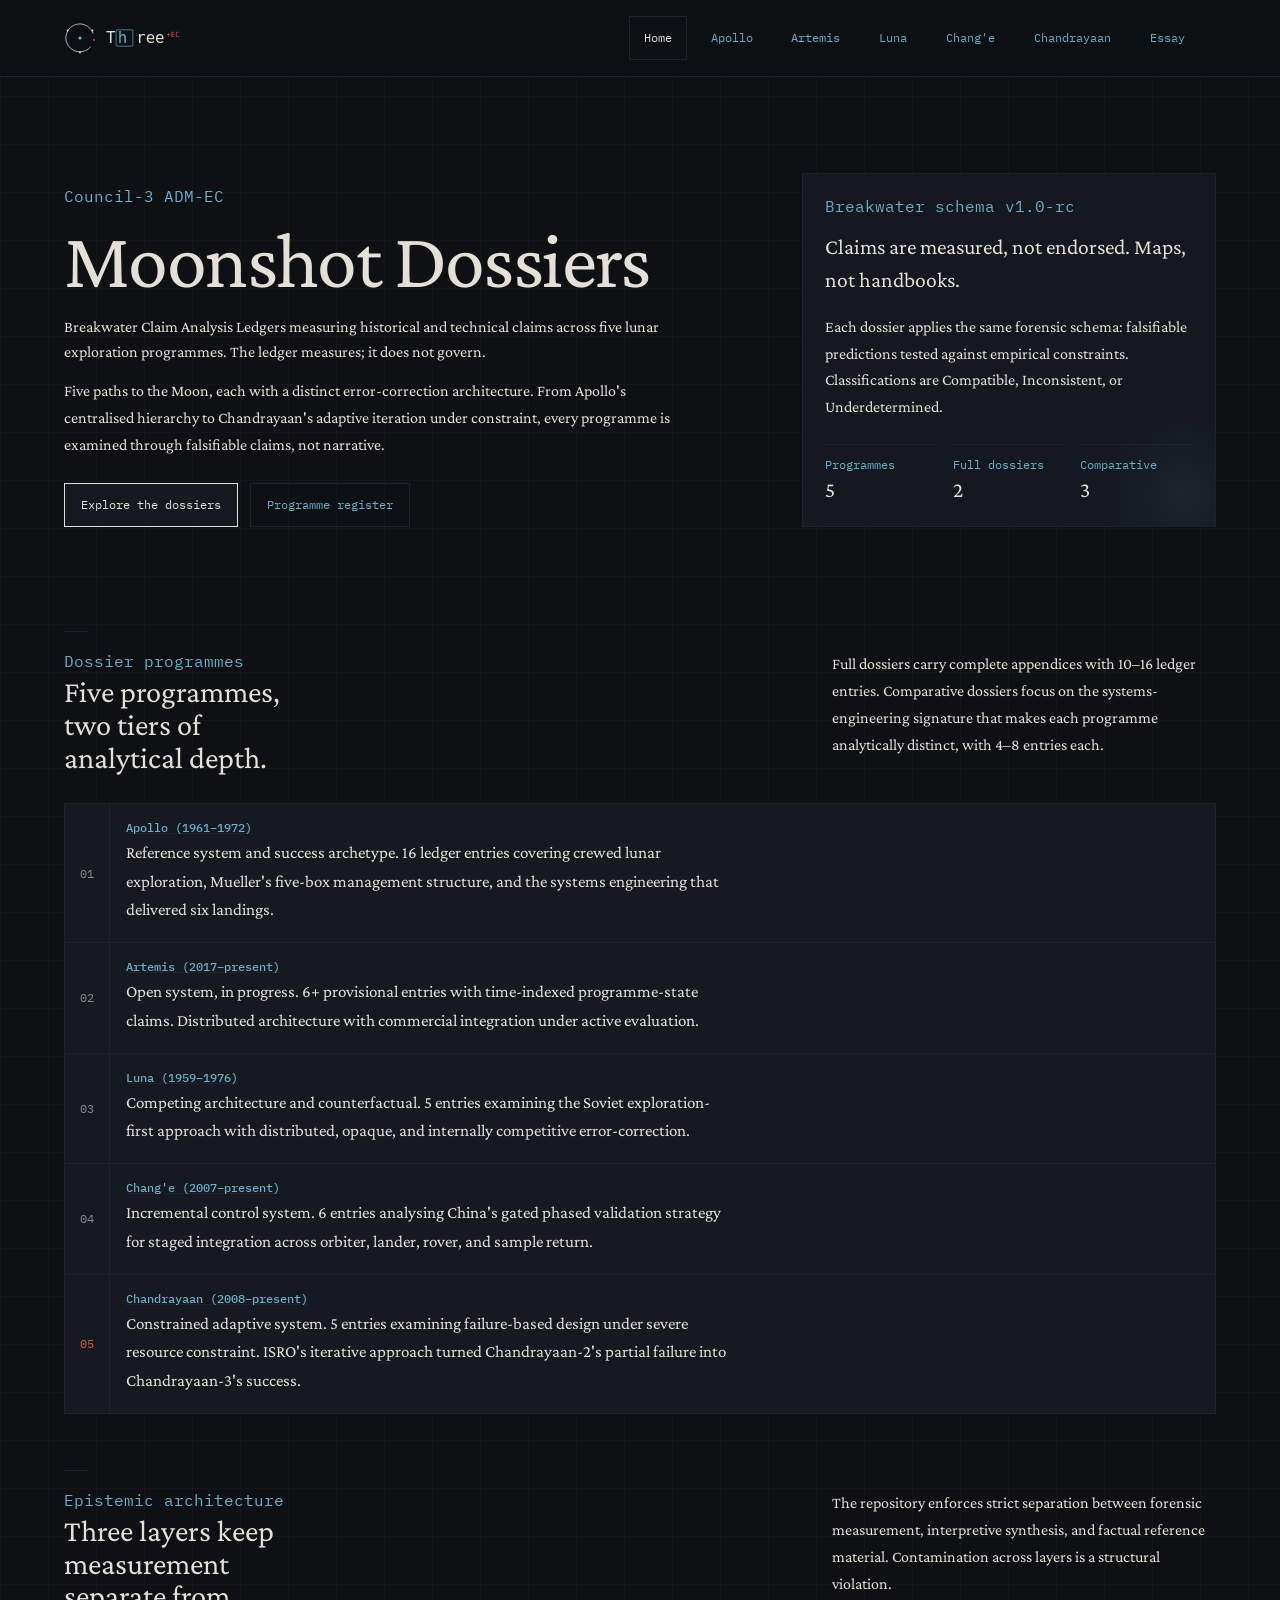
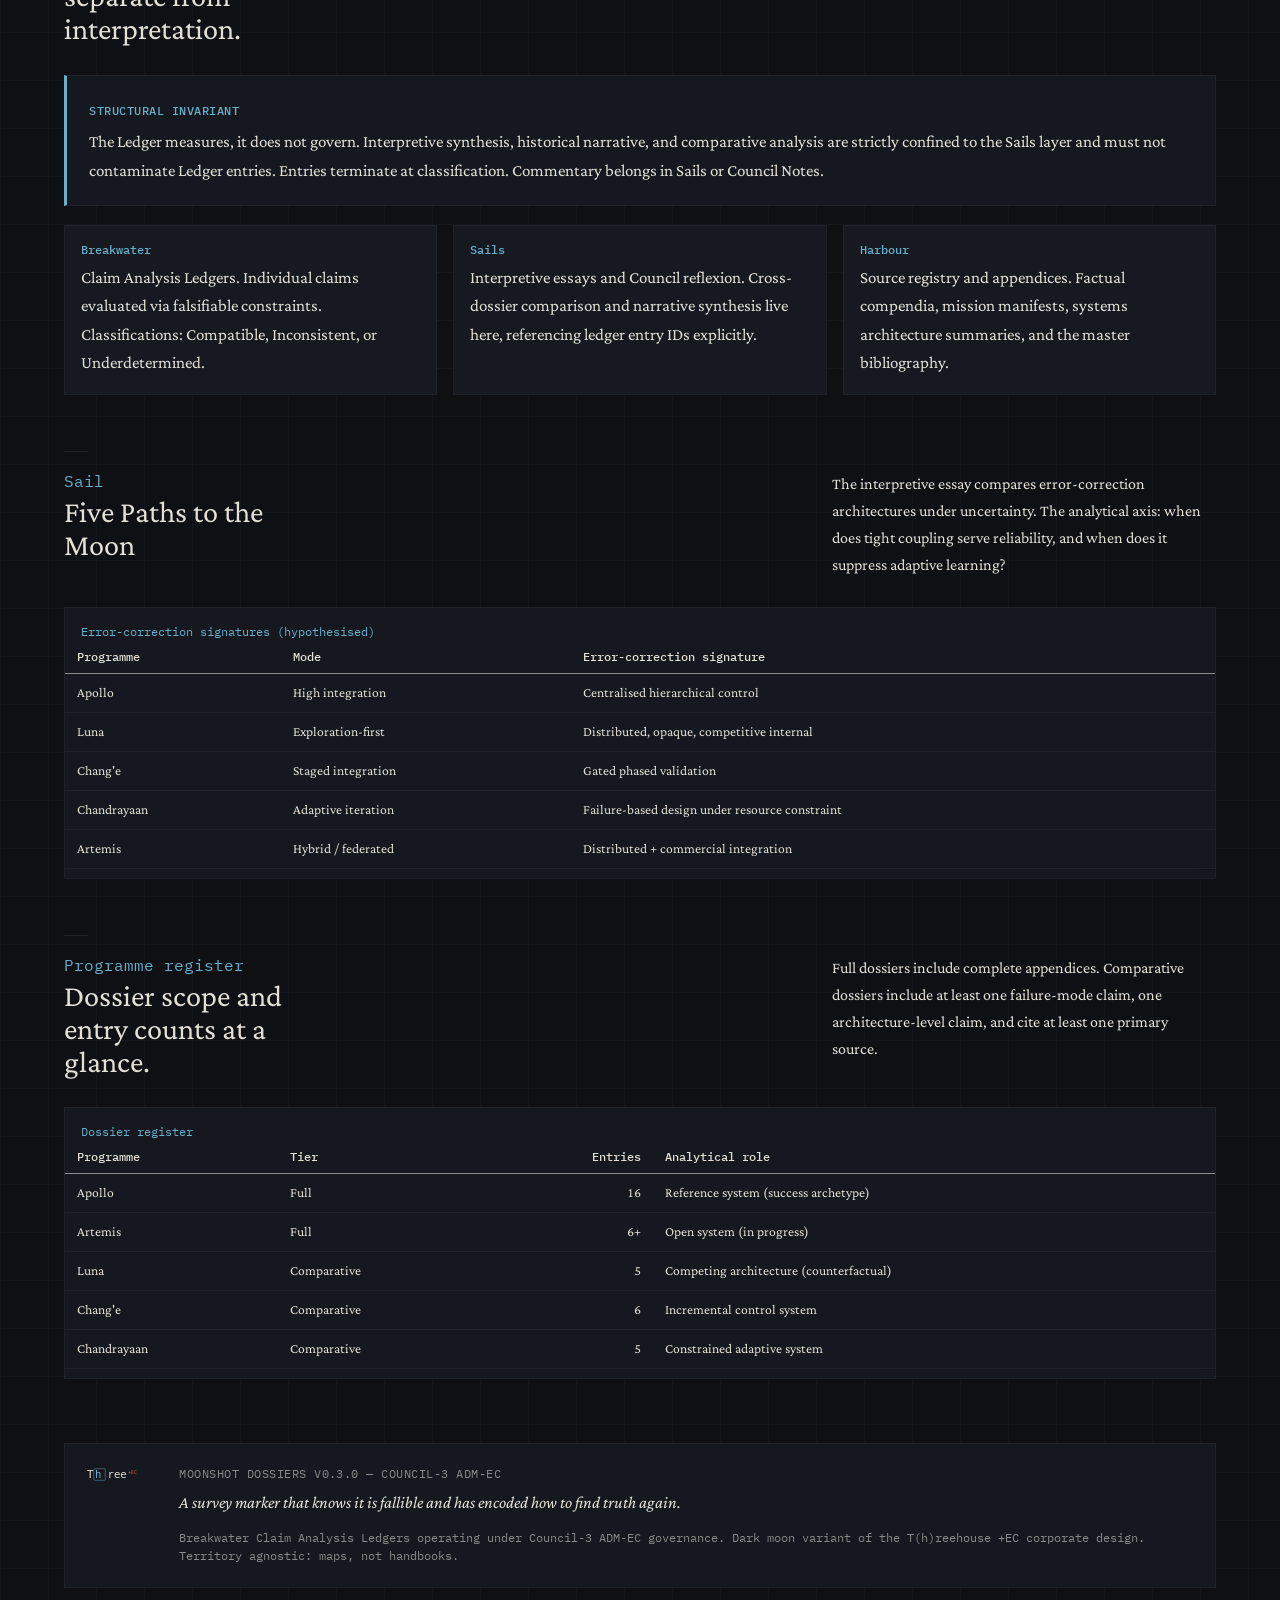
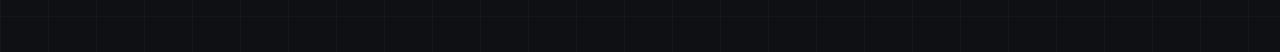
==== docs/index.html @ c9f024b3 "Add dark moon web presence with CI build pipeline Static site using the T(h)reehouse +EC corporate d" ====
<!DOCTYPE html>
<html lang="en">
<head>
  <meta charset="UTF-8">
  <meta name="viewport" content="width=device-width, initial-scale=1.0">
  <title>Moonshot Dossiers — Breakwater Claim Analysis</title>
  <link rel="icon" type="image/svg+xml" href="emblem-16.svg">
  <link rel="preconnect" href="https://fonts.googleapis.com">
  <link rel="preconnect" href="https://fonts.gstatic.com" crossorigin>
  <link rel="stylesheet" href="tokens.css">
  <style>
    :root {
      color-scheme: dark;
    }

    * {
      box-sizing: border-box;
    }

    html,
    body {
      margin: 0;
      min-height: 100%;
      background: var(--parchment);
      color: var(--ink);
    }

    body {
      font-family: var(--font-serif);
      font-size: 17px;
      line-height: 1.68;
      background-image:
        linear-gradient(to right, rgba(31, 34, 40, 0.35) 1px, transparent 1px),
        linear-gradient(to bottom, rgba(31, 34, 40, 0.35) 1px, transparent 1px);
      background-size: 3rem 3rem;
    }

    @media (max-width: 640px) {
      body {
        font-size: 16px;
      }
    }

    a,
    button,
    [role="button"],
    input,
    select,
    textarea {
      min-height: var(--min-target-aa);
    }

    a {
      color: var(--sea);
      text-decoration-color: var(--grid);
    }

    a:hover {
      text-decoration-color: var(--sea);
    }

    :focus-visible {
      outline: var(--focus-ring);
      outline-offset: var(--focus-offset);
    }

    @media (prefers-reduced-motion: no-preference) {
      html {
        scroll-behavior: smooth;
      }

      .reveal {
        opacity: 0;
        transform: translateY(1.1rem);
        animation: rise 720ms cubic-bezier(0.22, 1, 0.36, 1) forwards;
      }

      .reveal-delay-1 {
        animation-delay: 100ms;
      }

      .reveal-delay-2 {
        animation-delay: 200ms;
      }

      .reveal-delay-3 {
        animation-delay: 300ms;
      }
    }

    @media (prefers-reduced-motion: reduce) {
      *,
      *::before,
      *::after {
        animation-duration: 0.01ms !important;
        animation-iteration-count: 1 !important;
        transition-duration: 0.01ms !important;
        scroll-behavior: auto !important;
      }
    }

    @keyframes rise {
      from {
        opacity: 0;
        transform: translateY(1.1rem);
      }

      to {
        opacity: 1;
        transform: translateY(0);
      }
    }

    .skip-link {
      position: absolute;
      top: -100%;
      left: 0;
      padding: 0.75rem 1.5rem;
      background: var(--ink);
      color: var(--parchment);
      font-family: var(--font-mono);
      font-size: 0.75rem;
      z-index: 1000;
    }

    .skip-link:focus {
      top: 0;
    }

    .site-shell {
      width: min(calc(100% - 3rem), 72rem);
      margin: 0 auto;
    }

    .site-header {
      position: sticky;
      top: 0;
      z-index: 20;
      backdrop-filter: blur(10px);
      background: rgba(14, 16, 20, 0.88);
      border-bottom: 1px solid var(--grid);
    }

    @media (prefers-reduced-motion: no-preference) {
      .site-header {
        transition: transform 220ms ease;
      }
    }

    .site-header.is-hidden {
      transform: translateY(calc(-100% - 1px));
    }

    .site-header__inner {
      width: min(calc(100% - 3rem), 72rem);
      margin: 0 auto;
      display: grid;
      grid-template-columns: auto 1fr auto;
      gap: 1rem;
      align-items: center;
      padding: 1rem 0;
    }

    .brand-lockup {
      display: inline-flex;
      align-items: center;
      gap: 0.6rem;
      min-height: 44px;
      text-decoration: none;
      color: inherit;
    }

    .brand-lockup img:first-child {
      width: 32px;
      height: 32px;
      flex: none;
    }

    .brand-lockup img:last-child {
      width: 7.05rem;
      height: auto;
      flex: none;
    }

    .site-nav {
      justify-self: end;
    }

    .site-nav__list {
      display: flex;
      gap: 0.5rem;
      list-style: none;
      margin: 0;
      padding: 0;
    }

    .site-nav a,
    .nav-toggle {
      display: inline-flex;
      align-items: center;
      justify-content: center;
      min-height: var(--min-target);
      padding: 0.5rem 0.9rem;
      font-family: var(--font-mono);
      font-size: 0.75rem;
      line-height: 1.3;
      color: var(--sea);
      text-decoration: none;
      border: 1px solid transparent;
      background: transparent;
    }

    .site-nav a:hover,
    .site-nav a:focus-visible,
    .nav-toggle:hover,
    .nav-toggle:focus-visible {
      border-color: var(--grid);
      background: rgba(22, 25, 32, 0.88);
    }

    .site-nav a[aria-current="page"] {
      color: var(--ink);
      border-color: var(--grid);
    }

    .nav-toggle {
      display: none;
      cursor: pointer;
      justify-self: end;
    }

    main {
      display: block;
      padding: 0 0 4rem;
    }

    .hero {
      padding: 6rem 0 3rem;
      display: grid;
      grid-template-columns: minmax(0, 1.45fr) minmax(16rem, 0.85fr);
      gap: 2rem;
      align-items: end;
    }

    .eyebrow,
    .section-heading,
    .label,
    .research-callout__label,
    .hero-metrics dt,
    .table-caption {
      font-family: var(--font-mono);
      font-size: 0.75rem;
      line-height: 1.3;
    }

    .eyebrow,
    .section-heading,
    .label,
    .hero-metrics dt,
    .table-caption {
      color: var(--sea);
    }

    .hero h1 {
      max-width: 16ch;
      margin: 1rem 0 1rem;
      font-family: var(--font-serif);
      font-size: clamp(2.6rem, 7vw, 5rem);
      line-height: 0.96;
      font-weight: 400;
      letter-spacing: -0.02em;
    }

    .hero p {
      max-width: var(--measure);
      margin: 0 0 0.85rem;
      font-size: 1rem;
    }

    .hero-intro {
      font-size: 1.15rem;
      line-height: 1.55;
    }

    .hero-actions {
      display: flex;
      flex-wrap: wrap;
      gap: 0.75rem;
      margin-top: 1.5rem;
    }

    .button-link {
      display: inline-flex;
      align-items: center;
      justify-content: center;
      min-height: var(--min-target);
      padding: 0.65rem 1rem;
      border: 1px solid var(--ink);
      background: var(--warm-white);
      color: var(--ink);
      font-family: var(--font-mono);
      font-size: 0.75rem;
      line-height: 1.3;
      text-decoration: none;
    }

    .button-link--secondary {
      border-color: var(--grid);
      color: var(--sea);
      background: transparent;
    }

    .hero-panel,
    .research-callout,
    .demonstrator-table,
    .colophon {
      background: rgba(22, 25, 32, 0.92);
      border: 1px solid var(--grid);
    }

    .hero-panel {
      padding: 1.4rem;
      position: relative;
      overflow: clip;
    }

    .hero-panel::before {
      content: "";
      position: absolute;
      inset: auto -3rem -3rem auto;
      width: 10rem;
      height: 10rem;
      border-radius: 50%;
      background:
        radial-gradient(circle, rgba(106, 175, 204, 0.08) 0%, rgba(106, 175, 204, 0) 72%);
      pointer-events: none;
    }

    .hero-panel h2,
    .section-header p,
    .layer-copy p,
    .research-callout p,
    td {
      margin: 0;
    }

    .hero-panel h2 {
      font-family: var(--font-serif);
      font-size: 1.35rem;
      line-height: 1.55;
      font-weight: 400;
      margin-top: 0.4rem;
      margin-bottom: 1rem;
    }

    .hero-metrics {
      display: grid;
      grid-template-columns: repeat(3, minmax(0, 1fr));
      gap: 0.9rem;
      margin: 1.4rem 0 0;
    }

    .hero-metrics div {
      padding-top: 0.8rem;
      border-top: 1px solid var(--grid);
    }

    .hero-metrics dt {
      margin-bottom: 0.3rem;
    }

    .hero-metrics dd {
      margin: 0;
      font-family: var(--font-serif);
      font-size: 1.35rem;
      line-height: 1.2;
      color: var(--ink);
    }

    section {
      padding-top: 3.5rem;
    }

    .section-rule {
      width: 1.5rem;
      height: 1px;
      margin: 0 0 1.2rem;
      border: 0;
      background: var(--grid);
    }

    .section-header {
      display: grid;
      grid-template-columns: minmax(0, 1fr) minmax(15rem, 24rem);
      gap: 2rem;
      align-items: start;
      margin-bottom: 1.8rem;
    }

    .section-header h2 {
      margin: 0.25rem 0 0;
      font-family: var(--font-serif);
      font-size: 1.9rem;
      line-height: 1.08;
      font-weight: 400;
      max-width: 14ch;
    }

    .section-header p {
      max-width: 32rem;
      font-size: 1rem;
    }

    .layer-stack {
      display: grid;
      gap: 1px;
      border: 1px solid var(--grid);
      background: var(--grid);
    }

    .layer-row {
      display: grid;
      grid-template-columns: 2.8rem minmax(0, 1fr);
      background: var(--warm-white);
    }

    .layer-marker {
      display: flex;
      align-items: center;
      justify-content: center;
      border-right: 1px solid var(--grid);
      font-family: var(--font-mono);
      font-size: 0.75rem;
      line-height: 1.3;
      color: var(--stone);
    }

    .layer-row--gate .layer-marker,
    .layer-row--gate .label {
      color: var(--signal);
    }

    .layer-copy {
      padding: 1rem 1rem 1.1rem;
    }

    .layer-copy h3 {
      margin: 0 0 0.2rem;
      font-family: var(--font-mono);
      font-size: 0.75rem;
      line-height: 1.3;
      font-weight: 500;
    }

    .layer-copy p + p {
      margin-top: 0.55rem;
    }

    .layer-copy p {
      max-width: var(--measure);
    }

    .research-callout {
      padding: 1.25rem 1.25rem 1.25rem 1.4rem;
      border-left: 3px solid var(--sea);
    }

    .research-callout__label {
      display: inline-block;
      margin-bottom: 0.6rem;
      color: var(--sea);
      font-weight: 500;
      letter-spacing: 0.04em;
      text-transform: uppercase;
    }

    .evidence-grid {
      display: grid;
      grid-template-columns: repeat(3, minmax(0, 1fr));
      gap: 1rem;
      margin-top: 1.2rem;
    }

    .evidence-card {
      padding: 1rem;
      background: var(--warm-white);
      border: 1px solid var(--grid);
    }

    .evidence-card h3 {
      margin: 0 0 0.35rem;
      font-family: var(--font-mono);
      font-size: 0.75rem;
      line-height: 1.3;
      font-weight: 500;
      color: var(--sea);
    }

    .evidence-card p {
      margin: 0;
    }

    .table-wrap {
      overflow-x: auto;
      -webkit-overflow-scrolling: touch;
      margin-inline: calc(-1 * var(--gutter));
      padding-inline: var(--gutter);
    }

    .table-wrap:focus-visible {
      outline: var(--focus-ring);
      outline-offset: 0.25rem;
    }

    .table-wrap::after {
      content: "";
      position: sticky;
      right: 0;
      display: block;
      width: 1.5rem;
      height: 1px;
      margin-left: auto;
      background: linear-gradient(to left, var(--parchment), transparent);
      pointer-events: none;
    }

    .table-caption {
      display: block;
      padding: 1rem 1rem 0;
      color: var(--sea);
    }

    table {
      width: 100%;
      border-collapse: collapse;
      border-spacing: 0;
      font-variant-numeric: tabular-nums;
      margin: 0;
    }

    thead th {
      font-family: var(--font-mono);
      font-weight: 500;
      font-size: 0.75rem;
      line-height: 1.3;
      color: var(--ink);
      text-align: left;
      padding: 0.55rem 0.75rem;
      border-bottom: 1px solid var(--stone);
      vertical-align: bottom;
    }

    tbody td {
      font-family: var(--font-serif);
      font-size: 0.85rem;
      line-height: 1.5;
      color: var(--ink);
      padding: 0.55rem 0.75rem;
      border-bottom: 1px solid var(--grid);
      vertical-align: top;
    }

    th.num,
    td.num {
      text-align: right;
      font-variant-numeric: tabular-nums;
    }

    @media (hover: hover) {
      tbody tr:hover {
        background: var(--warm-white);
      }
    }

    .demonstrator-table {
      padding-bottom: 0.5rem;
    }

    .colophon {
      margin-top: 4rem;
      padding: 1.4rem;
      display: grid;
      grid-template-columns: auto 1fr;
      gap: 1rem;
      align-items: start;
    }

    .colophon img {
      width: 4.75rem;
      height: auto;
    }

    .colophon p {
      margin: 0;
    }

    .colophon .status {
      font-family: var(--font-mono);
      font-size: 0.75rem;
      line-height: 1.3;
      letter-spacing: 0.04em;
      text-transform: uppercase;
      color: var(--stone);
    }

    .colophon .maxim {
      margin-top: 0.45rem;
      font-style: italic;
    }

    .colophon .meta {
      margin-top: 0.7rem;
      font-family: var(--font-mono);
      font-size: 0.75rem;
      line-height: 1.5;
      color: var(--stone);
    }

    @media (max-width: 880px) {
      .hero,
      .section-header,
      .evidence-grid {
        grid-template-columns: 1fr;
      }
    }

    @media (max-width: 640px) {
      .site-shell,
      .site-header__inner {
        width: min(calc(100% - 2.5rem), 72rem);
      }

      .site-header__inner {
        padding: 0.7rem 0;
      }

      .site-header__inner {
        grid-template-columns: auto auto;
      }

      .site-nav {
        grid-column: 1 / -1;
        justify-self: stretch;
      }

      .site-nav[data-open="false"] {
        display: none;
      }

      .site-nav__list {
        flex-direction: column;
        gap: 0.35rem;
        padding-top: 0.4rem;
      }

      .site-nav a {
        justify-content: flex-start;
      }

      .nav-toggle {
        display: inline-flex;
      }

      .hero {
        padding-top: 4rem;
      }

      section {
        padding-top: 2.5rem;
      }

      .section-rule {
        margin-bottom: 1rem;
      }

      .layer-row {
        grid-template-columns: 2.2rem minmax(0, 1fr);
      }

      .hero-metrics {
        grid-template-columns: 1fr;
      }

      table.stackable thead {
        display: none;
      }

      table.stackable tr {
        display: block;
        padding: 0.75rem 0;
        border-bottom: 1px solid var(--grid);
      }

      table.stackable td {
        display: block;
        padding: 0.4rem 0.75rem;
        border: none;
        font-size: 0.85rem;
      }

      table.stackable td::before {
        content: attr(data-label);
        display: block;
        font-family: var(--font-mono);
        font-size: 0.75rem;
        line-height: 1.3;
        font-weight: 500;
        color: var(--stone);
        margin-bottom: 0.15rem;
      }

      .colophon {
        grid-template-columns: 1fr;
      }
    }
  </style>
</head>
<body>
  <a href="#content" class="skip-link">Skip to content</a>
  <header class="site-header">
    <div class="site-header__inner">
      <a class="brand-lockup" href="#top" aria-label="Moonshot Dossiers home">
        <img src="emblem-64.svg" alt="T(h)reehouse +EC emblem">
        <img src="wordmark-full.svg" alt="T[h]ree +EC wordmark">
      </a>
      <button
        class="nav-toggle"
        type="button"
        aria-expanded="false"
        aria-controls="site-nav"
        aria-label="Toggle navigation"
      >
        Menu
      </button>
      <nav class="site-nav" id="site-nav" aria-label="Primary" data-open="true">
        <ul class="site-nav__list">
          <li><a href="index.html" aria-current="page">Home</a></li>
          <li><a href="apollo.html">Apollo</a></li>
          <li><a href="artemis.html">Artemis</a></li>
          <li><a href="luna.html">Luna</a></li>
          <li><a href="change.html">Chang'e</a></li>
          <li><a href="chandrayaan.html">Chandrayaan</a></li>
          <li><a href="five-paths.html">Essay</a></li>
        </ul>
      </nav>
    </div>
  </header>

  <main id="content">
    <div class="site-shell">
      <section class="hero" id="top" aria-labelledby="hero-title">
        <div class="reveal">
          <p class="eyebrow">Council-3 ADM-EC</p>
          <h1 id="hero-title">Moonshot Dossiers</h1>
          <p class="hero-intro">
            Breakwater Claim Analysis Ledgers measuring historical and technical claims
            across five lunar exploration programmes. The ledger measures; it does not govern.
          </p>
          <p>
            Five paths to the Moon, each with a distinct error-correction architecture.
            From Apollo's centralised hierarchy to Chandrayaan's adaptive iteration under constraint,
            every programme is examined through falsifiable claims, not narrative.
          </p>
          <div class="hero-actions">
            <a class="button-link" href="#dossiers">Explore the dossiers</a>
            <a class="button-link button-link--secondary" href="#register">Programme register</a>
          </div>
        </div>

        <aside class="hero-panel reveal reveal-delay-1" aria-labelledby="hero-panel-title">
          <p class="label">Breakwater schema v1.0-rc</p>
          <h2 id="hero-panel-title">Claims are measured, not endorsed. Maps, not handbooks.</h2>
          <p>
            Each dossier applies the same forensic schema: falsifiable predictions tested against
            empirical constraints. Classifications are Compatible, Inconsistent, or Underdetermined.
          </p>
          <dl class="hero-metrics" aria-label="Dossier metrics">
            <div>
              <dt>Programmes</dt>
              <dd>5</dd>
            </div>
            <div>
              <dt>Full dossiers</dt>
              <dd>2</dd>
            </div>
            <div>
              <dt>Comparative</dt>
              <dd>3</dd>
            </div>
          </dl>
        </aside>
      </section>

      <section id="dossiers" aria-labelledby="dossiers-title">
        <hr class="section-rule">
        <div class="section-header reveal reveal-delay-1">
          <div>
            <p class="section-heading">Dossier programmes</p>
            <h2 id="dossiers-title">Five programmes, two tiers of analytical depth.</h2>
          </div>
          <p>
            Full dossiers carry complete appendices with 10&ndash;16 ledger entries.
            Comparative dossiers focus on the systems-engineering signature that makes each
            programme analytically distinct, with 4&ndash;8 entries each.
          </p>
        </div>

        <div class="layer-stack reveal reveal-delay-2" aria-label="Programme layer stack">
          <article class="layer-row">
            <div class="layer-marker">01</div>
            <div class="layer-copy">
              <h3 class="label"><a href="apollo.html">Apollo (1961&ndash;1972)</a></h3>
              <p>
                Reference system and success archetype. 16 ledger entries covering crewed lunar exploration,
                Mueller's five-box management structure, and the systems engineering that delivered six landings.
              </p>
            </div>
          </article>
          <article class="layer-row">
            <div class="layer-marker">02</div>
            <div class="layer-copy">
              <h3 class="label"><a href="artemis.html">Artemis (2017&ndash;present)</a></h3>
              <p>
                Open system, in progress. 6+ provisional entries with time-indexed programme-state claims.
                Distributed architecture with commercial integration under active evaluation.
              </p>
            </div>
          </article>
          <article class="layer-row">
            <div class="layer-marker">03</div>
            <div class="layer-copy">
              <h3 class="label"><a href="luna.html">Luna (1959&ndash;1976)</a></h3>
              <p>
                Competing architecture and counterfactual. 5 entries examining the Soviet exploration-first
                approach with distributed, opaque, and internally competitive error-correction.
              </p>
            </div>
          </article>
          <article class="layer-row">
            <div class="layer-marker">04</div>
            <div class="layer-copy">
              <h3 class="label"><a href="change.html">Chang'e (2007&ndash;present)</a></h3>
              <p>
                Incremental control system. 6 entries analysing China's gated phased validation
                strategy for staged integration across orbiter, lander, rover, and sample return.
              </p>
            </div>
          </article>
          <article class="layer-row layer-row--gate">
            <div class="layer-marker">05</div>
            <div class="layer-copy">
              <h3 class="label"><a href="chandrayaan.html">Chandrayaan (2008&ndash;present)</a></h3>
              <p>
                Constrained adaptive system. 5 entries examining failure-based design under severe resource
                constraint. ISRO's iterative approach turned Chandrayaan-2's partial failure into
                Chandrayaan-3's success.
              </p>
            </div>
          </article>
        </div>
      </section>

      <section id="architecture" aria-labelledby="architecture-title">
        <hr class="section-rule">
        <div class="section-header reveal">
          <div>
            <p class="section-heading">Epistemic architecture</p>
            <h2 id="architecture-title">Three layers keep measurement separate from interpretation.</h2>
          </div>
          <p>
            The repository enforces strict separation between forensic measurement, interpretive
            synthesis, and factual reference material. Contamination across layers is a structural violation.
          </p>
        </div>

        <div class="research-callout reveal reveal-delay-1">
          <span class="research-callout__label">Structural invariant</span>
          <p>
            The Ledger measures, it does not govern. Interpretive synthesis, historical narrative, and
            comparative analysis are strictly confined to the Sails layer and must not contaminate
            Ledger entries. Entries terminate at classification. Commentary belongs in Sails or Council Notes.
          </p>
        </div>

        <div class="evidence-grid reveal reveal-delay-2" id="layers">
          <article class="evidence-card">
            <h3>Breakwater</h3>
            <p>
              Claim Analysis Ledgers. Individual claims evaluated via falsifiable constraints.
              Classifications: Compatible, Inconsistent, or Underdetermined.
            </p>
          </article>
          <article class="evidence-card">
            <h3>Sails</h3>
            <p>
              Interpretive essays and Council reflexion. Cross-dossier comparison and narrative
              synthesis live here, referencing ledger entry IDs explicitly.
            </p>
          </article>
          <article class="evidence-card">
            <h3>Harbour</h3>
            <p>
              Source registry and appendices. Factual compendia, mission manifests, systems architecture
              summaries, and the master bibliography.
            </p>
          </article>
        </div>
      </section>

      <section id="essay" aria-labelledby="essay-title">
        <hr class="section-rule">
        <div class="section-header reveal">
          <div>
            <p class="section-heading">Sail</p>
            <h2 id="essay-title">Five Paths to the Moon</h2>
          </div>
          <p>
            The interpretive essay compares error-correction architectures under uncertainty.
            The analytical axis: when does tight coupling serve reliability, and when does it suppress adaptive learning?
          </p>
        </div>

        <div class="demonstrator-table reveal reveal-delay-1">
          <span class="table-caption" id="ec-caption">Error-correction signatures (hypothesised)</span>
          <div class="table-wrap" role="region" aria-labelledby="ec-caption" tabindex="0">
            <table class="stackable">
              <thead>
                <tr>
                  <th scope="col">Programme</th>
                  <th scope="col">Mode</th>
                  <th scope="col">Error-correction signature</th>
                </tr>
              </thead>
              <tbody>
                <tr>
                  <td data-label="Programme">Apollo</td>
                  <td data-label="Mode">High integration</td>
                  <td data-label="EC signature">Centralised hierarchical control</td>
                </tr>
                <tr>
                  <td data-label="Programme">Luna</td>
                  <td data-label="Mode">Exploration-first</td>
                  <td data-label="EC signature">Distributed, opaque, competitive internal</td>
                </tr>
                <tr>
                  <td data-label="Programme">Chang'e</td>
                  <td data-label="Mode">Staged integration</td>
                  <td data-label="EC signature">Gated phased validation</td>
                </tr>
                <tr>
                  <td data-label="Programme">Chandrayaan</td>
                  <td data-label="Mode">Adaptive iteration</td>
                  <td data-label="EC signature">Failure-based design under resource constraint</td>
                </tr>
                <tr>
                  <td data-label="Programme">Artemis</td>
                  <td data-label="Mode">Hybrid / federated</td>
                  <td data-label="EC signature">Distributed + commercial integration</td>
                </tr>
              </tbody>
            </table>
          </div>
        </div>
      </section>

      <section id="register" aria-labelledby="register-title">
        <hr class="section-rule">
        <div class="section-header reveal">
          <div>
            <p class="section-heading">Programme register</p>
            <h2 id="register-title">Dossier scope and entry counts at a glance.</h2>
          </div>
          <p>
            Full dossiers include complete appendices. Comparative dossiers include at least one
            failure-mode claim, one architecture-level claim, and cite at least one primary source.
          </p>
        </div>

        <div class="demonstrator-table reveal reveal-delay-1">
          <span class="table-caption" id="register-caption">Dossier register</span>
          <div class="table-wrap" role="region" aria-labelledby="register-caption" tabindex="0">
            <table class="stackable">
              <thead>
                <tr>
                  <th scope="col">Programme</th>
                  <th scope="col">Tier</th>
                  <th scope="col" class="num">Entries</th>
                  <th scope="col">Analytical role</th>
                </tr>
              </thead>
              <tbody>
                <tr>
                  <td data-label="Programme">Apollo</td>
                  <td data-label="Tier">Full</td>
                  <td data-label="Entries" class="num">16</td>
                  <td data-label="Role">Reference system (success archetype)</td>
                </tr>
                <tr>
                  <td data-label="Programme">Artemis</td>
                  <td data-label="Tier">Full</td>
                  <td data-label="Entries" class="num">6+</td>
                  <td data-label="Role">Open system (in progress)</td>
                </tr>
                <tr>
                  <td data-label="Programme">Luna</td>
                  <td data-label="Tier">Comparative</td>
                  <td data-label="Entries" class="num">5</td>
                  <td data-label="Role">Competing architecture (counterfactual)</td>
                </tr>
                <tr>
                  <td data-label="Programme">Chang'e</td>
                  <td data-label="Tier">Comparative</td>
                  <td data-label="Entries" class="num">6</td>
                  <td data-label="Role">Incremental control system</td>
                </tr>
                <tr>
                  <td data-label="Programme">Chandrayaan</td>
                  <td data-label="Tier">Comparative</td>
                  <td data-label="Entries" class="num">5</td>
                  <td data-label="Role">Constrained adaptive system</td>
                </tr>
              </tbody>
            </table>
          </div>
        </div>
      </section>

      <footer class="colophon reveal reveal-delay-2">
        <img src="wordmark-full.svg" alt="T[h]ree +EC wordmark">
        <div>
          <p class="status">Moonshot Dossiers v0.3.0 &mdash; Council-3 ADM-EC</p>
          <p class="maxim">A survey marker that knows it is fallible and has encoded how to find truth again.</p>
          <p class="meta">
            Breakwater Claim Analysis Ledgers operating under Council-3 ADM-EC governance.
            Dark moon variant of the T(h)reehouse +EC corporate design.
            Territory agnostic: maps, not handbooks.
          </p>
        </div>
      </footer>
    </div>
  </main>

  <script>
    const header = document.querySelector(".site-header");
    const toggle = document.querySelector(".nav-toggle");
    const nav = document.querySelector("#site-nav");
    const mobileQuery = window.matchMedia("(max-width: 640px)");
    let lastScrollY = window.scrollY;

    const syncNavState = () => {
      const mobile = mobileQuery.matches;
      const expanded = toggle.getAttribute("aria-expanded") === "true";

      if (!mobile) {
        nav.dataset.open = "true";
        header.classList.remove("is-hidden");
        return;
      }

      nav.dataset.open = expanded ? "true" : "false";

      if (expanded) {
        header.classList.remove("is-hidden");
      }
    };

    toggle.addEventListener("click", () => {
      const expanded = toggle.getAttribute("aria-expanded") === "true";
      toggle.setAttribute("aria-expanded", String(!expanded));
      syncNavState();
    });

    const revealHeader = () => {
      header.classList.remove("is-hidden");
    };

    nav.addEventListener("focusin", revealHeader);
    toggle.addEventListener("focus", revealHeader);

    window.addEventListener("scroll", () => {
      if (!mobileQuery.matches) {
        lastScrollY = window.scrollY;
        return;
      }

      const expanded = toggle.getAttribute("aria-expanded") === "true";
      const currentScrollY = window.scrollY;

      if (expanded || currentScrollY <= 8 || currentScrollY < lastScrollY) {
        header.classList.remove("is-hidden");
      } else if (currentScrollY > lastScrollY + 8) {
        header.classList.add("is-hidden");
      }

      lastScrollY = currentScrollY;
    }, { passive: true });

    window.addEventListener("resize", syncNavState);
    syncNavState();
  </script>
</body>
</html>
---- docs/tokens.css ----
/*
 * Moonshot Dossiers — Design Tokens (Dark Moon Variant)
 * Derived from: T(h)reehouse +EC corporate-design/assets/tokens.css
 * Variant: Dark / lunar inversion
 * Licence: MIT
 *
 * Permission is hereby granted, free of charge, to any person obtaining
 * a copy of this software and associated documentation files, to deal
 * in the Software without restriction, including without limitation the
 * rights to use, copy, modify, merge, publish, distribute, sublicense,
 * and/or sell copies of the Software, subject to the following condition:
 *
 * The above copyright notice and this permission notice shall be
 * included in all copies or substantial portions of the Software.
 *
 * THE SOFTWARE IS PROVIDED "AS IS", WITHOUT WARRANTY OF ANY KIND.
 */

@import url('https://fonts.googleapis.com/css2?family=IBM+Plex+Mono:wght@300;400;500;600&family=Crimson+Pro:ital,wght@0,300;0,400;0,600;1,300;1,400&display=swap');

:root {
  /* Primary palette — lunar inversion */
  --ink: #e4e0d8;
  --sea: #6aafcc;
  --signal: #d4584b;

  /* Secondary palette */
  --stone: #8a8a8a;
  --parchment: #0e1014;
  --grid: #1f2228;
  --warm-white: #161920;

  /* Typography */
  --font-mono: 'IBM Plex Mono', monospace;
  --font-serif: 'Crimson Pro', Georgia, serif;

  /* Layout */
  --measure: 38rem;
  --gutter: 1.5rem;

  /* Accessibility */
  --focus-ring: 2px solid var(--sea);
  --focus-offset: 2px;
  --min-target: 2.75rem;
  --min-target-aa: 1.5rem;
}
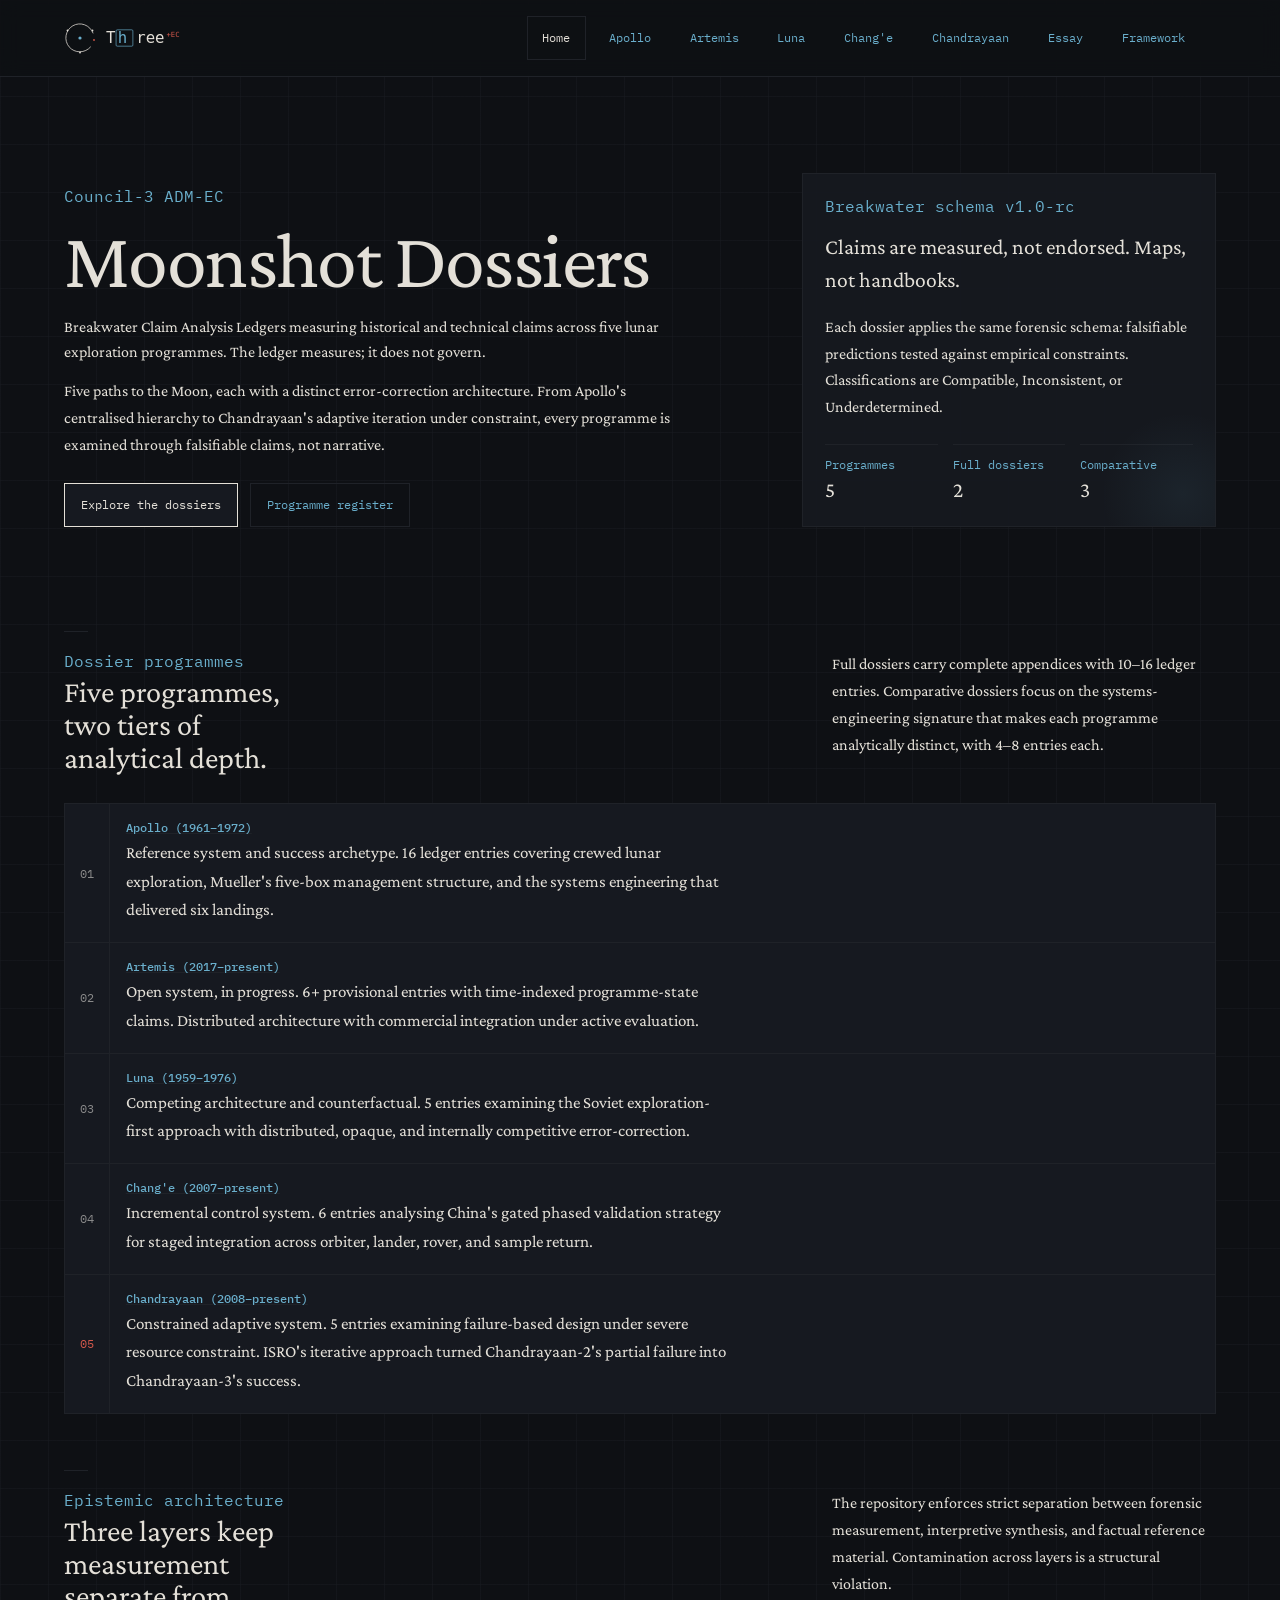
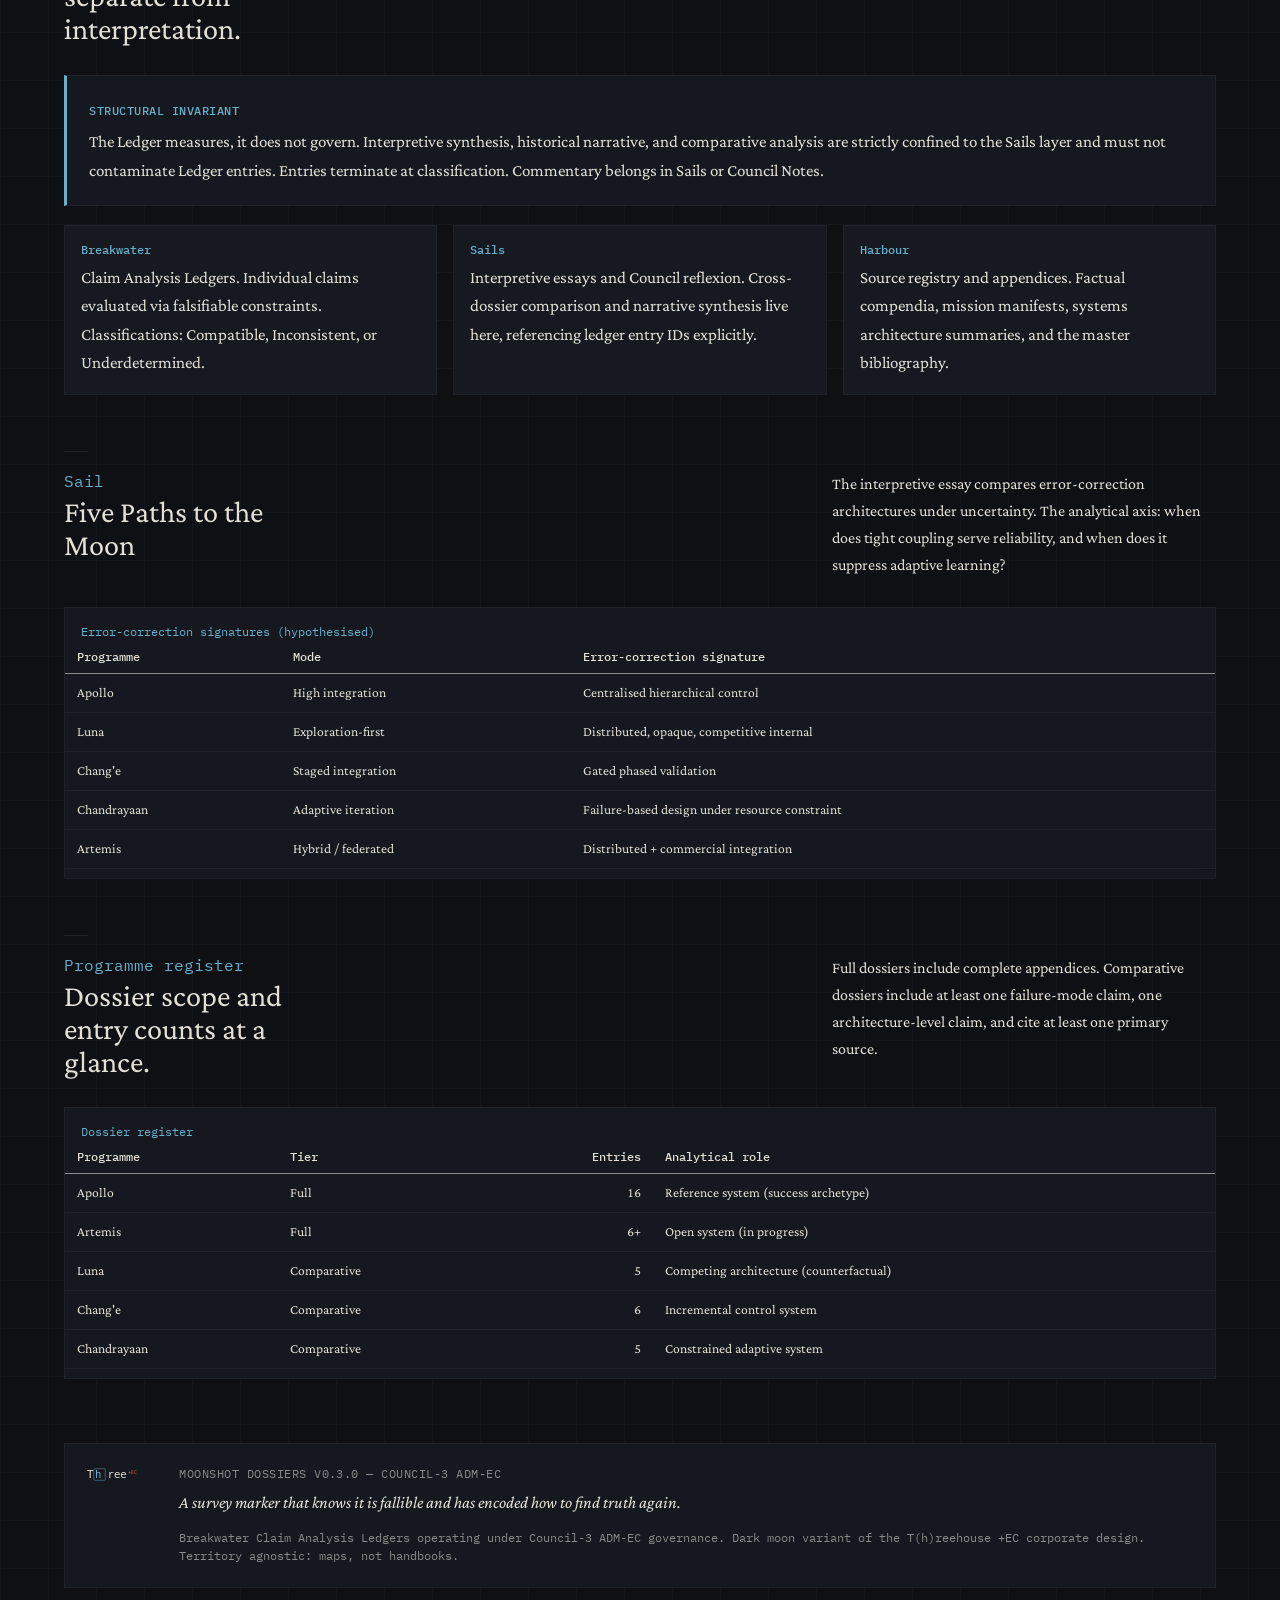
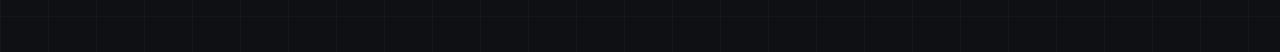
==== commit 94b570d9: "Add error-correction framework — formalisation of essay constructs Extract the essay's implicit anal" ====
--- a/docs/index.html
+++ b/docs/index.html
@@ -741,6 +741,7 @@
           <li><a href="change.html">Chang'e</a></li>
           <li><a href="chandrayaan.html">Chandrayaan</a></li>
           <li><a href="five-paths.html">Essay</a></li>
+          <li><a href="framework.html">Framework</a></li>
         </ul>
       </nav>
     </div>
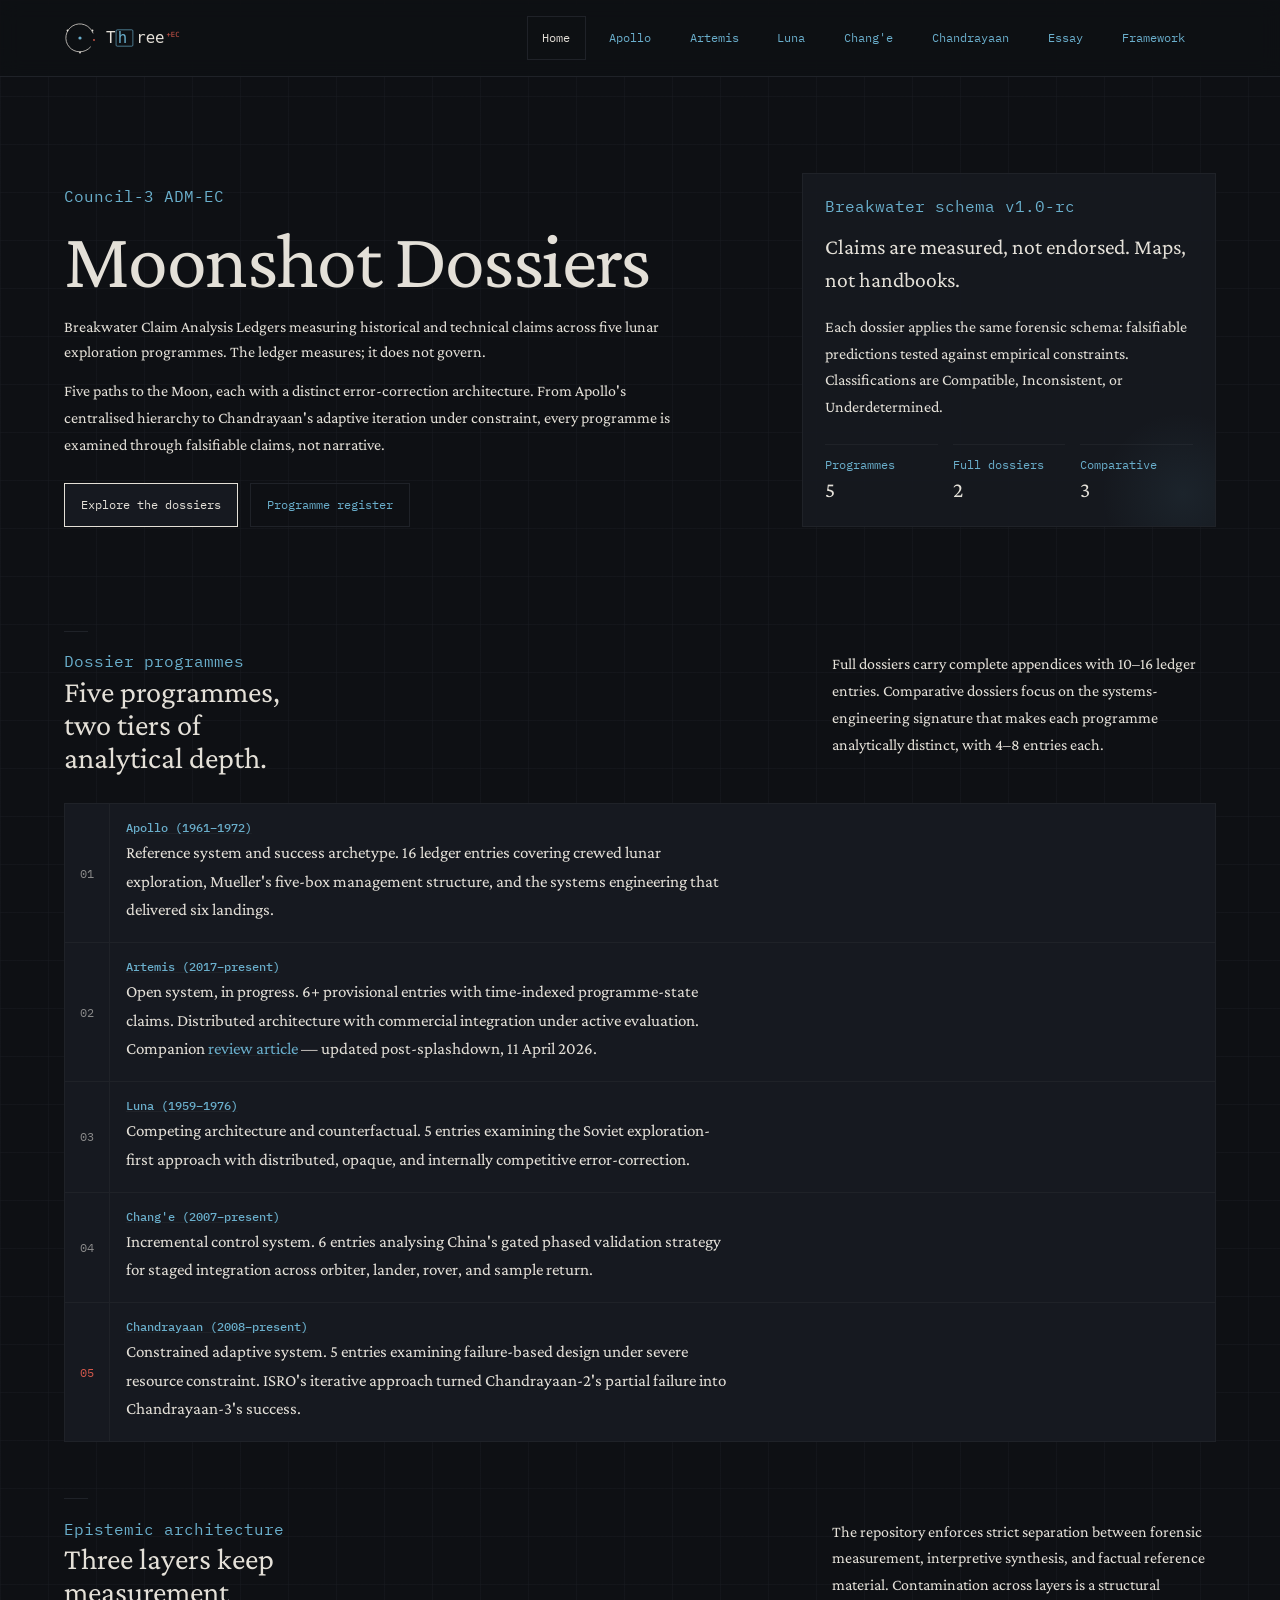
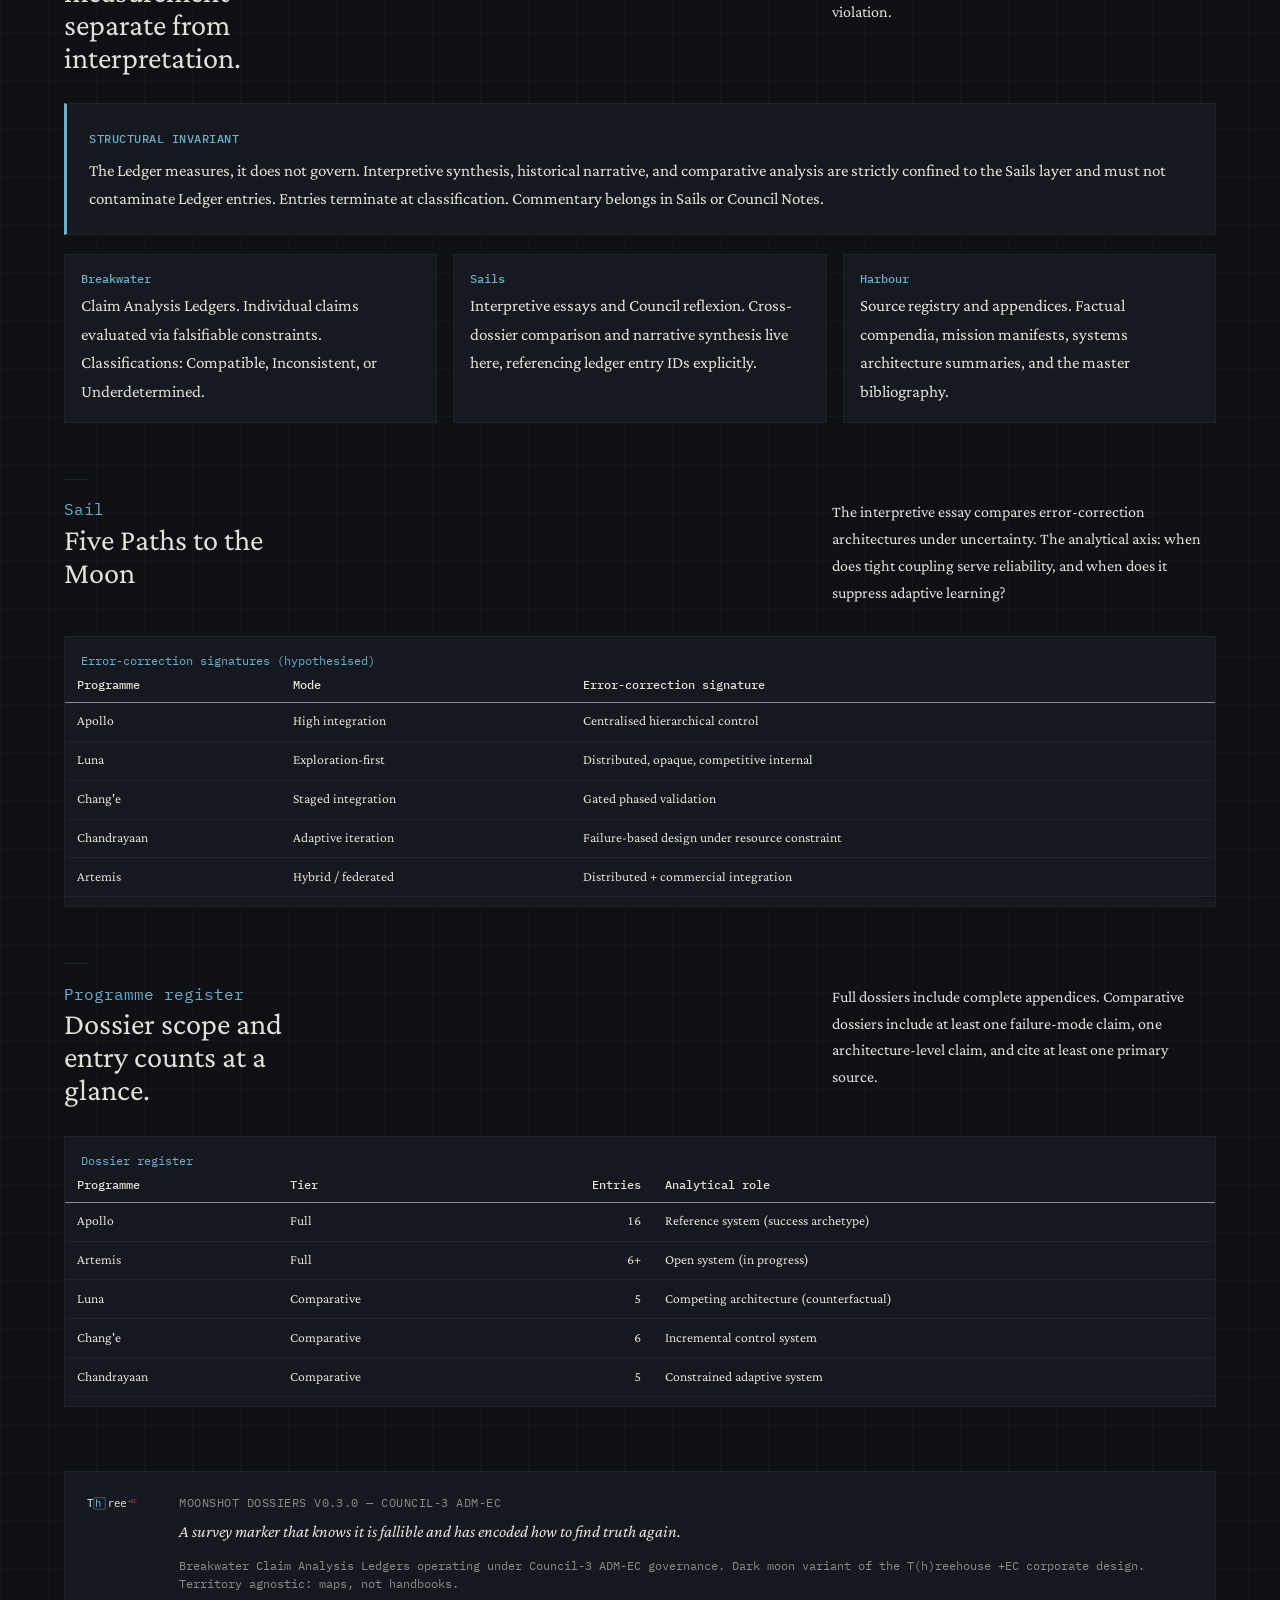
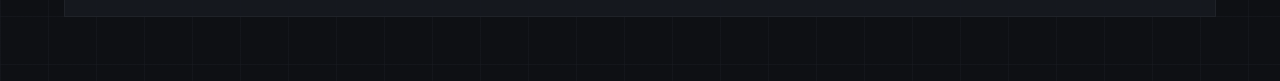
==== commit 2b6924d0: "Integrate Rev 5 post-splashdown update into Artemis review article Merges the post-splashdown revisi" ====
--- a/docs/index.html
+++ b/docs/index.html
@@ -824,6 +824,8 @@
               <p>
                 Open system, in progress. 6+ provisional entries with time-indexed programme-state claims.
                 Distributed architecture with commercial integration under active evaluation.
+                Companion <a href="artemis-review.html">review article</a> &mdash; updated post-splashdown,
+                11 April 2026.
               </p>
             </div>
           </article>
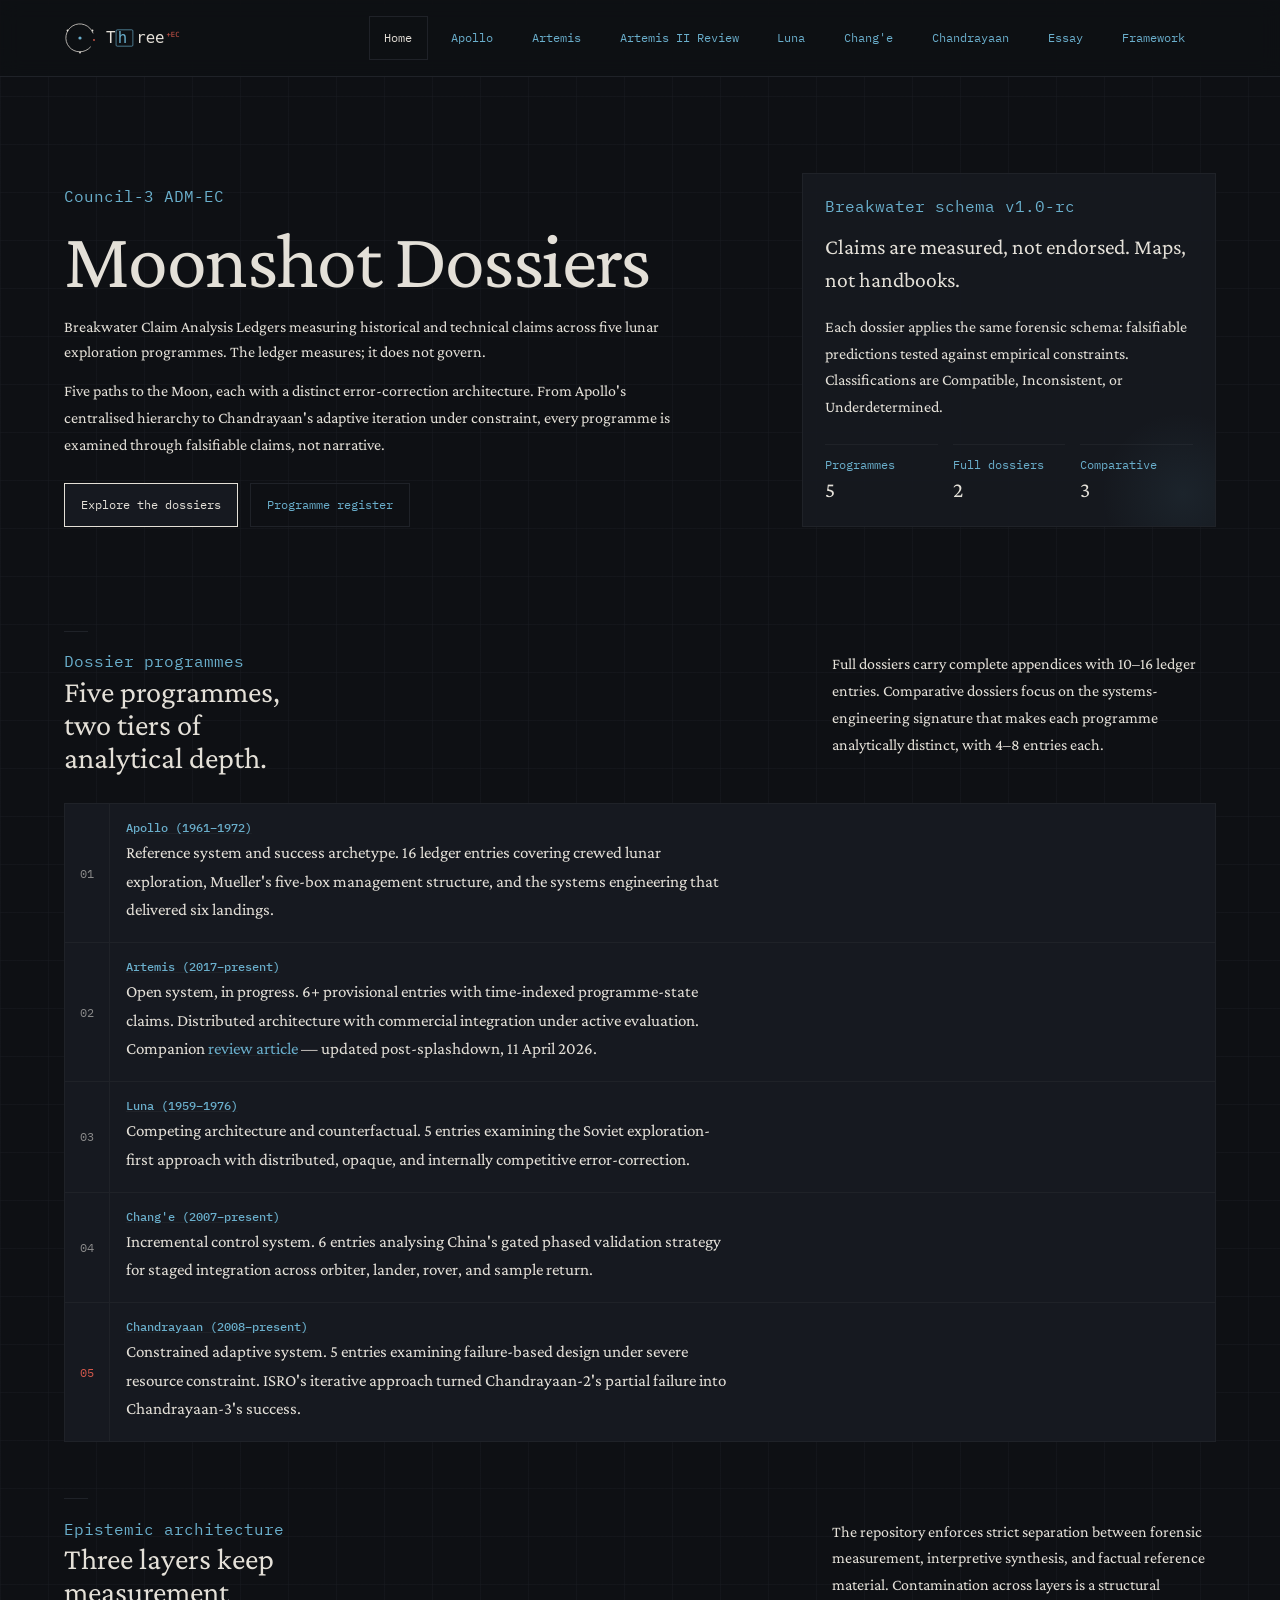
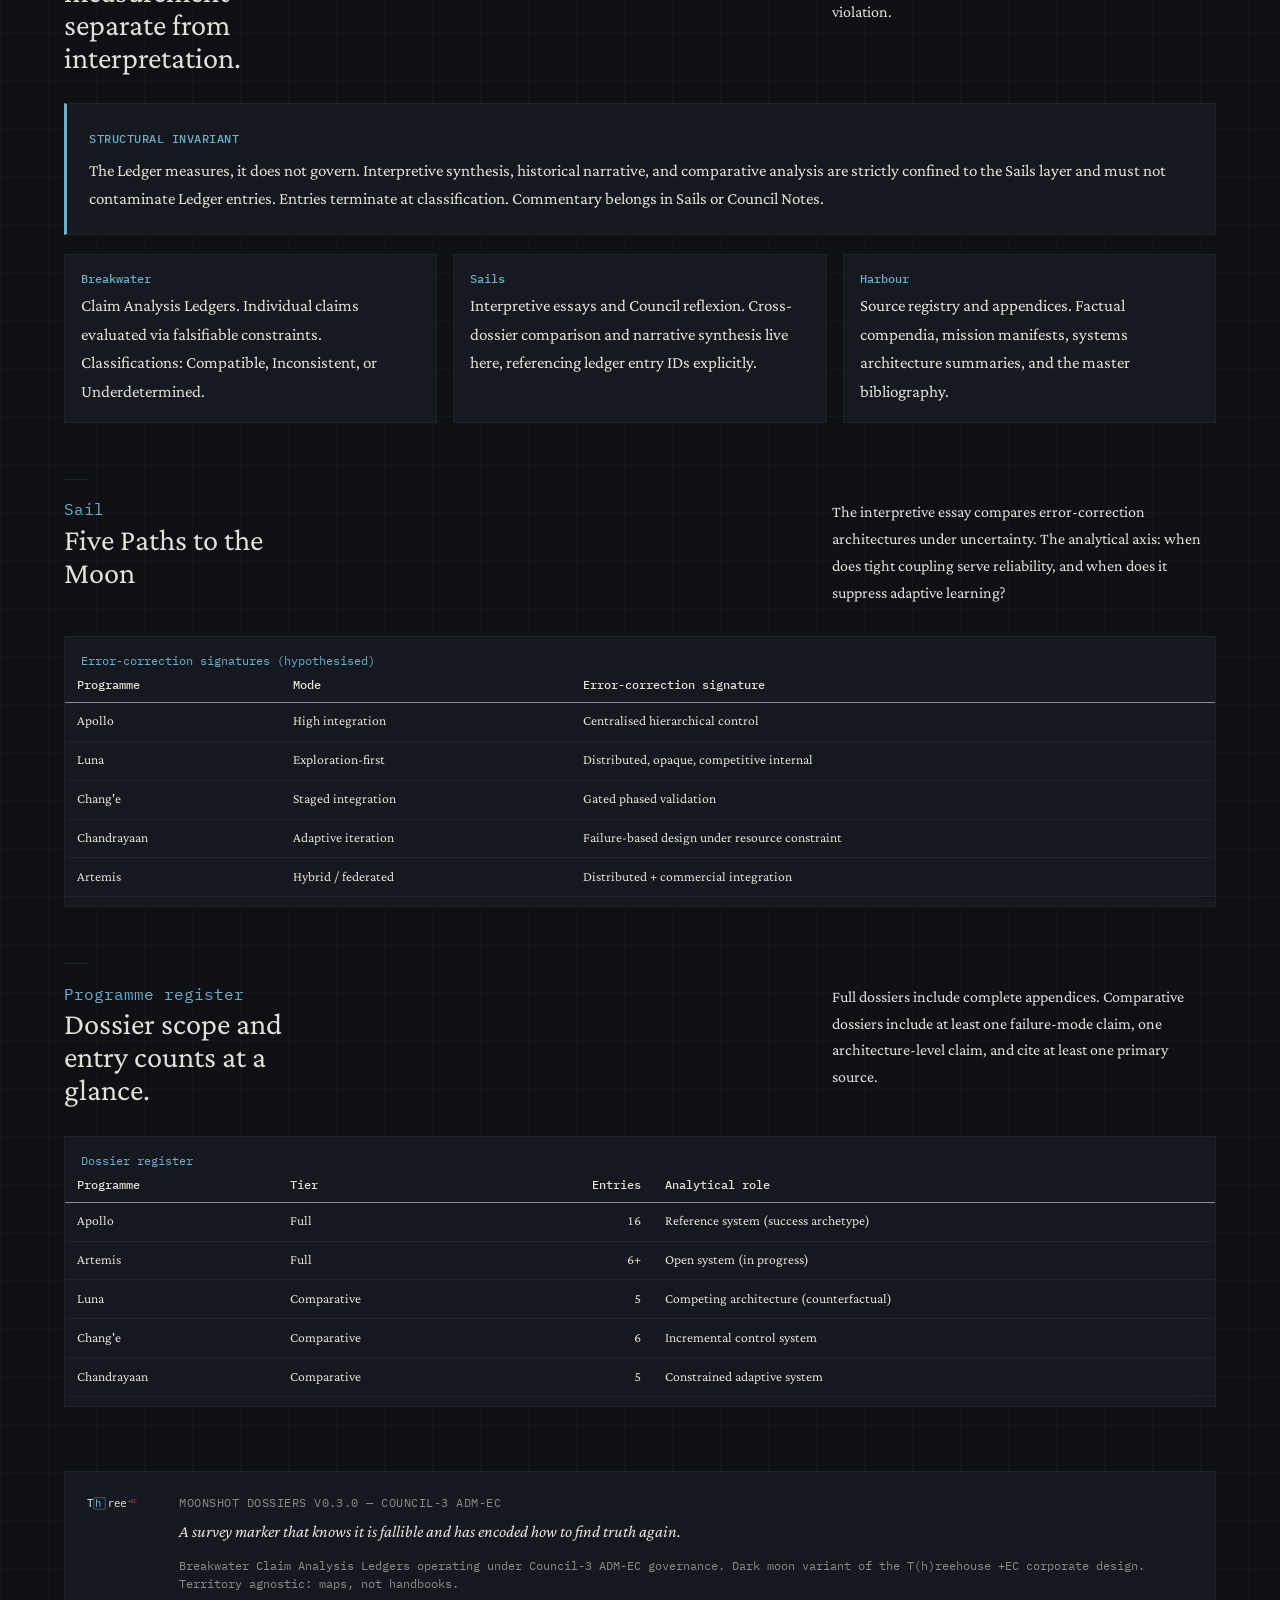
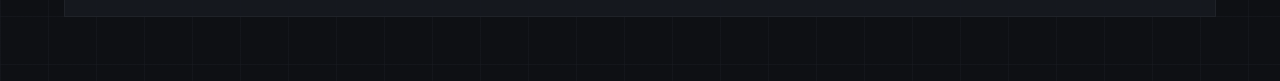
==== commit 5571d3a1: "Fix Artemis review link path and add it to site nav The previous integration linked the review via ." ====
--- a/docs/index.html
+++ b/docs/index.html
@@ -737,6 +737,7 @@
           <li><a href="index.html" aria-current="page">Home</a></li>
           <li><a href="apollo.html">Apollo</a></li>
           <li><a href="artemis.html">Artemis</a></li>
+          <li><a href="artemis-review.html">Artemis II Review</a></li>
           <li><a href="luna.html">Luna</a></li>
           <li><a href="change.html">Chang'e</a></li>
           <li><a href="chandrayaan.html">Chandrayaan</a></li>
